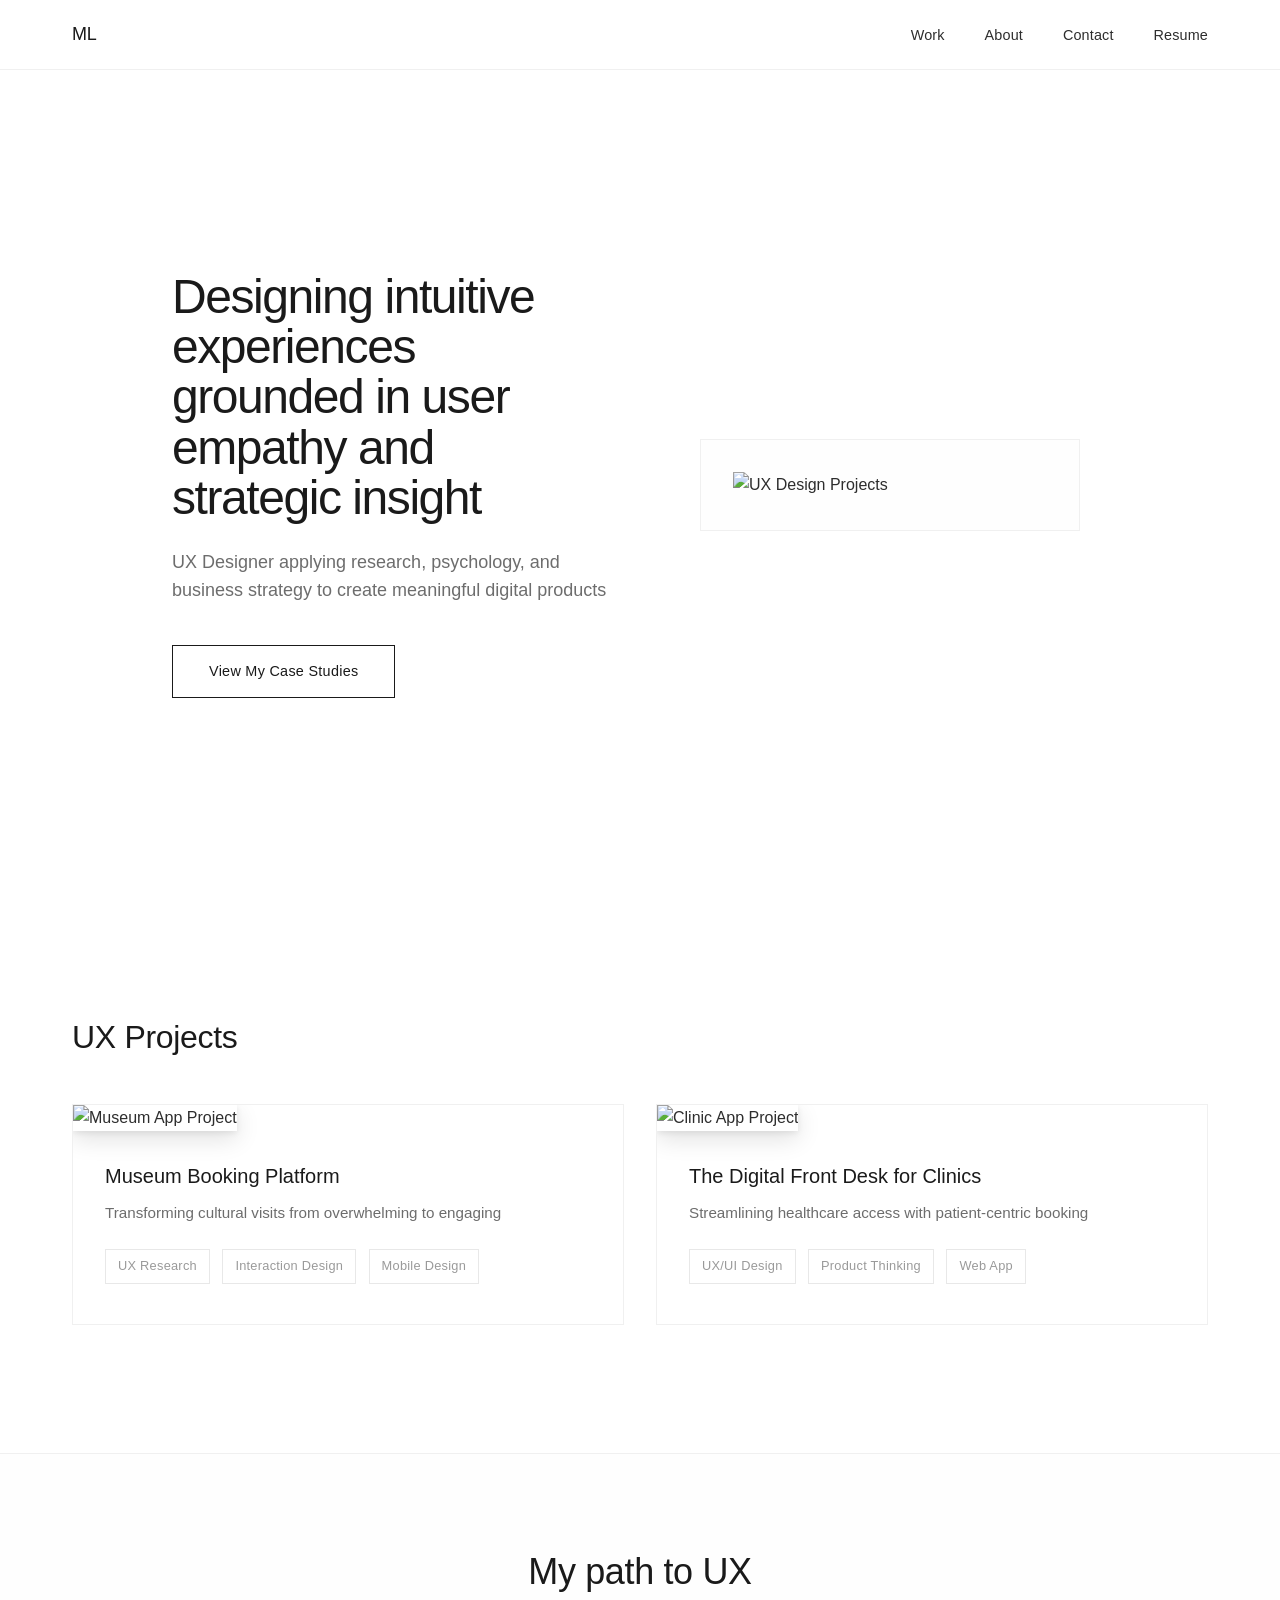
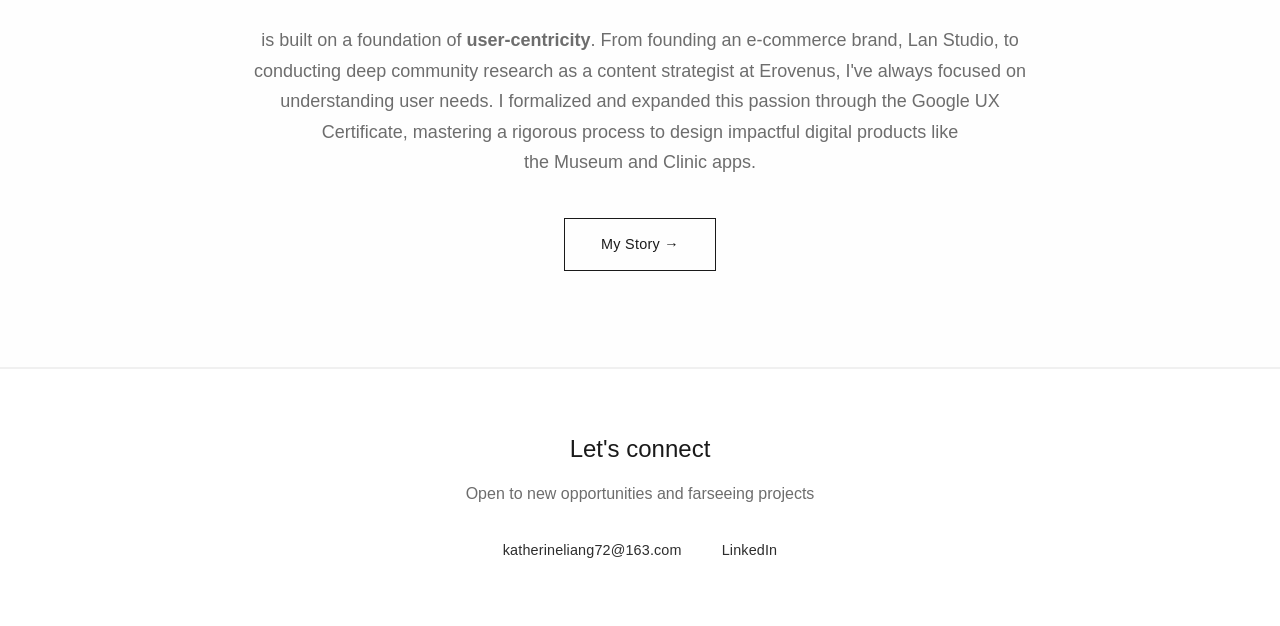
==== index.html @ 237ef7d6 "Update index.html" ====
<!DOCTYPE html>
<html lang="en">
<head>
    <meta charset="UTF-8">
    <meta name="viewport" content="width=device-width, initial-scale=1.0">
    <title>Mingxuan Liang - UX Designer</title>
    <link rel="stylesheet" href="styles.css">
</head>
<body>
    <!-- Navigation -->
    <nav class="navbar">
        <div class="nav-container">
            <div class="nav-logo">
                <a href="index.html">ML</a>
            </div>
            <ul class="nav-menu">
                <li><a href="work.html">Work</a></li>
                <li><a href="about.html">About</a></li>
                <li><a href="#contact">Contact</a></li>
                <li><a href="assets/Mingxuan Liang UX Resume.pdf" target="_blank">Resume</a></li>
            </ul>
        </div>
    </nav>

    <!-- Hero Section -->
    <section class="hero">
        <div class="hero-content">
            <h1>Designing intuitive experiences grounded in <span class="highlight">user empathy</span> and strategic insight</h1>
            <p>UX Designer applying research, psychology, and business strategy to create meaningful digital products</p>
            <a href="work.html" class="cta-button">View My Case Studies</a>
        </div>
        <div class="hero-visual">
            <!-- Placeholder for hero image - could be a device mockup -->
            <div class="device-mockup">
                <img src="assets/museum snapshot.HEIC" alt="UX Design Projects">
            </div>
        </div>
    </section>

    <!-- Featured Projects -->
    <section class="featured-projects">
        <h2>UX Projects</h2>
        <div class="projects-grid">
            <div class="project-card" onclick="location.href='case-study-museum.html'">
                <div class="project-image">
                    <img src="assets/Museum Case study slide deck.png" alt="Museum App Project">
                </div>
                <div class="project-info">
                    <h3>Museum Booking Platform</h3>
                    <p>Transforming cultural visits from overwhelming to engaging</p>
                    <span class="project-tag">UX Research</span>
                    <span class="project-tag">Interaction Design</span>
                    <span class="project-tag">Mobile Design</span>
                </div>
            </div>
            
            <div class="project-card" onclick="location.href='case-study-clinic.html'">
                <div class="project-image">
                    <img src="assets/ClinicFlow Case study slide deck.png" alt="Clinic App Project">
                </div>
                <div class="project-info">
                    <h3>The Digital Front Desk for Clinics</h3>
                    <p>Streamlining healthcare access with patient-centric booking</p>
                    <span class="project-tag">UX/UI Design</span>
                    <span class="project-tag">Product Thinking</span>
                    <span class="project-tag">Web App</span>
                </div>
            </div>
        </div>
    </section>

    <!-- Quick Intro -->
    <section class="quick-intro">
        <div class="intro-content">
            <h2>My path to UX</h2>
            <p>is built on a foundation of <strong>user-centricity</strong>. From founding an e-commerce brand, Lan Studio, to conducting deep community research as a content strategist at Erovenus, I've always focused on understanding user needs. I formalized and expanded this passion through the Google UX Certificate, mastering a rigorous process to design impactful digital products like the Museum and Clinic apps.</p>
            <a href="about.html" class="secondary-button">My Story →</a>
        </div>
    </section>

    <!-- Footer -->
    <footer id="contact" class="footer">
        <div class="footer-content">
            <h3>Let's connect</h3>
            <p>Open to new opportunities and farseeing projects</p>
            <div class="contact-links">
                <a href="mailto:katherineliang72@163.com">katherineliang72@163.com</a>
                <a href="https://www.linkedin.com/in/katherineliang72/" target="_blank">LinkedIn</a>
            </div>
        </div>
    </footer>

    <script src="script.js"></script>
</body>
</html>
---- styles.css ----
/* Reset and Base Styles */
* {
    margin: 0;
    padding: 0;
    box-sizing: border-box;
}

:root {
    --primary-color: #1a1a1a;
    --primary-dark: #000000;
    --text-dark: #2d2d2d;
    --text-light: #6d6d6d;
    --text-lighter: #9a9a9a;
    --background: #ffffff;
    --background-light: #fefefe;
    --border: #f0f0f0;
    --border-thin: #e8e8e8;
    --shadow: 0 1px 3px rgba(0, 0, 0, 0.02);
}

/* Clean Typography System */
body {
    font-family: 'Inter', -apple-system, BlinkMacSystemFont, 'Segoe UI', Roboto, sans-serif;
    line-height: 1.6;
    color: var(--text-dark);
    background: var(--background);
    font-weight: 400;
    font-size: 16px;
    -webkit-font-smoothing: antialiased;
    -moz-osx-font-smoothing: grayscale;
}

/* Typography Hierarchy */
h1 {
    font-size: 2.5rem;
    font-weight: 450;
    line-height: 1.1;
    letter-spacing: -0.02em;
    margin-bottom: 1.5rem;
    color: var(--primary-color);
}

h2 {
    font-size: 2rem;
    font-weight: 450;
    line-height: 1.2;
    letter-spacing: -0.01em;
    margin-bottom: 2rem;
    color: var(--primary-color);
}

h3 {
    font-size: 1.375rem;
    font-weight: 500;
    line-height: 1.3;
    margin-bottom: 1rem;
    color: var(--primary-color);
}

h4 {
    font-size: 1.125rem;
    font-weight: 500;
    line-height: 1.4;
    margin-bottom: 0.75rem;
    color: var(--primary-color);
}

p {
    font-size: 1rem;
    line-height: 1.7;
    margin-bottom: 1.5rem;
    color: var(--text-dark);
    font-weight: 400;
}

/* Minimalist Navigation */
.navbar {
    position: fixed;
    top: 0;
    width: 100%;
    background: rgba(255, 255, 255, 0.98);
    backdrop-filter: blur(10px);
    z-index: 1000;
    padding: 1.25rem 0;
    border-bottom: 0.5px solid var(--border);
}

.nav-container {
    max-width: 1200px;
    margin: 0 auto;
    padding: 0 2rem;
    display: flex;
    justify-content: space-between;
    align-items: center;
}

.nav-logo a {
    font-size: 1.125rem;
    font-weight: 500;
    color: var(--primary-color);
    text-decoration: none;
    letter-spacing: -0.01em;
}

.nav-menu {
    display: flex;
    list-style: none;
    gap: 2.5rem;
}

.nav-menu a {
    text-decoration: none;
    color: var(--text-dark);
    font-weight: 400;
    font-size: 0.9rem;
    letter-spacing: 0.01em;
    transition: color 0.2s ease;
    position: relative;
}

.nav-menu a:hover {
    color: var(--primary-color);
}

.nav-menu a.active {
    color: var(--primary-color);
}

.nav-menu a.active::after {
    content: '';
    position: absolute;
    bottom: -8px;
    left: 0;
    width: 100%;
    height: 1px;
    background: var(--primary-color);
}

/* Clean Hero Section */
.hero {
    min-height: 90vh;
    display: flex;
    align-items: center;
    max-width: 1000px;
    margin: 0 auto;
    padding: 0 2rem;
    gap: 4rem;
    margin-top: 80px;
}

.hero-content {
    flex: 1;
}

.hero-content h1 {
    font-size: 3rem;
    font-weight: 450;
    line-height: 1.05;
    letter-spacing: -0.03em;
    margin-bottom: 1.5rem;
}

.hero-content p {
    font-size: 1.125rem;
    color: var(--text-light);
    margin-bottom: 2.5rem;
    line-height: 1.6;
    font-weight: 400;
}

.cta-button {
    display: inline-block;
    background: transparent;
    color: var(--primary-color);
    padding: 0.875rem 2.25rem;
    border: 1px solid var(--primary-color);
    text-decoration: none;
    font-weight: 400;
    font-size: 0.9rem;
    letter-spacing: 0.02em;
    transition: all 0.3s ease;
    position: relative;
}

.cta-button:hover {
    background: var(--primary-color);
    color: white;
}

.hero-visual {
    flex: 1;
    display: flex;
    justify-content: center;
    align-items: center;
}

.device-mockup {
    width: 100%;
    max-width: 380px;
    background: var(--background-light);
    padding: 2rem;
    border: 0.5px solid var(--border);
}

/* Minimalist Featured Projects */
.featured-projects {
    max-width: 1200px;
    margin: 8rem auto;
    padding: 0 2rem;
}

.featured-projects h2 {
    text-align: left;
    margin-bottom: 3rem;
    font-weight: 450;
}

.projects-grid {
    display: grid;
    grid-template-columns: repeat(auto-fit, minmax(360px, 1fr));
    gap: 2rem;
}

.project-card {
    background: var(--background);
    border: 0.5px solid var(--border);
    overflow: hidden;
    transition: all 0.3s ease;
    cursor: pointer;
    position: relative;
}

.project-card:hover {
    border-color: var(--primary-color);
    transform: translateY(-2px);
}

/* KEEP THIS - For horizontal banner images */
.project-image img {
    width: 100%;
    height: 100%;
    object-fit: contain; /* Changed from 'cover' to 'contain' */
    object-position: center;
    box-shadow: 0 8px 24px rgba(0, 0, 0, 0.12), 
                0 2px 6px rgba(0, 0, 0, 0.08);
    transition: transform 0.3s ease, box-shadow 0.3s ease;
}

.project-image img:hover {
    transform: translateY(-2px);
    box-shadow: 0 12px 32px rgba(0, 0, 0, 0.15), 
                0 4px 8px rgba(0, 0, 0, 0.1);
}

/* Make project container wider than text content */
.project-container {
    max-width: 1400px; /* Instead of typical 1200px */
    margin: 0 auto;
    padding: 0 2rem;
}

/* FIXED: Improved project images row (icon + accessibility) */
.project-images-row {
    display: grid;
    grid-template-columns: auto 1fr;
    gap: 3rem;
    margin: 3rem 0;
    align-items: start;
    width: 100%;
}

/* Vertical icon container */
.project-images-row .project-image-vertical {
    max-width: 250px; /* Slightly larger for better balance */
    margin: 0;
    text-align: center;
    flex-shrink: 0; /* Prevent shrinking */
}

.project-images-row .project-image-vertical img {
    width: 100%;
    height: auto;
    max-height: 350px;
    object-fit: contain;
    border-radius: 16px;
    box-shadow: 0 12px 36px rgba(0, 0, 0, 0.15);
}

/* Horizontal accessibility image container */
.project-images-row .project-image {
    height: 350px; /* Match the icon height */
    margin: 0;
    display: flex;
    align-items: center;
    justify-content: center;
    background: var(--background-light);
    border-radius: 16px;
    border: 1px solid var(--border);
}

.project-images-row .project-image img {
    width: auto;
    height: 90%; /* Slightly smaller to account for padding */
    max-width: 90%;
    object-fit: contain;
    border-radius: 12px;
    box-shadow: 0 8px 24px rgba(0, 0, 0, 0.12);
}

/* Clean horizontal images without containers */
.project-images-horizontal {
    display: grid;
    grid-template-columns: 1fr 1fr;
    gap: 2rem;
    margin: 3rem 0;
    align-items: start;
}

.project-images-horizontal img {
    width: 100%;
    height: auto;
    border-radius: 8px;
    transition: transform 0.3s ease;
}

.project-images-horizontal img:hover {
    transform: translateY(-2px);
}

/* Single horizontal image */
.project-image-single {
    margin: 3rem 0;
}

.project-image-single img {
    width: 100%;
    height: auto;
    border-radius: 8px;
}

.project-images-two-horizontal .project-image img {
    width: 100%;
    height: 100%;
    object-fit: contain; /* Show full image without cropping */
    border-radius: 12px;
    box-shadow: 0 8px 24px rgba(0, 0, 0, 0.12);
    transition: all 0.3s ease;
}

/* Optional: Add captions below each image */
.project-images-two-horizontal .image-with-caption {
    display: flex;
    flex-direction: column;
    gap: 1rem;
}

.project-images-two-horizontal .image-caption {
    text-align: center;
    font-size: 0.9rem;
    color: var(--text-light);
    font-style: italic;
    margin: 0;
    padding: 0 1rem;
}

/* Hover effects for two-image layout */
.project-images-two-horizontal .project-image img:hover {
    transform: translateY(-4px) scale(1.02);
    box-shadow: 0 16px 40px rgba(0, 0, 0, 0.18),
                0 6px 16px rgba(0, 0, 0, 0.12);
}

/* Optional: Alternative layout with different proportions */
.project-images-two-horizontal--unequal {
    grid-template-columns: 1fr 1.5fr; /* Second image is 1.5x wider */
}

.project-images-two-horizontal--unequal-reverse {
    grid-template-columns: 1.5fr 1fr; /* First image is 1.5x wider */
}

/* Base vertical mockup styles */
.project-image-vertical {
    max-width: 400px;
    margin: 2rem auto;
    text-align: center;
}

/* Vertical mockup images */
.project-image-vertical img {
    width: 50%;
    height: auto;
    object-fit: contain;
    border-radius: 24px;
    box-shadow: 0 20px 60px rgba(0, 0, 0, 0.2),
                0 8px 24px rgba(0, 0, 0, 0.15);
    border: 1px solid var(--border);
    transition: all 0.4s cubic-bezier(0.25, 0.46, 0.45, 0.94);
}

/* FIXED: Proper 3-column grid for vertical mockups */
.vertical-mockups-grid {
    display: grid;
    grid-template-columns: repeat(3, 1fr);
    gap: 2rem;
    margin: 3rem 0;
    width: 100%;
    align-items: start; /* Align items at the top */
}

.vertical-mockups-grid .project-image-vertical {
    margin: 0;
    width: 100%;
    height: auto; /* Change from fixed height to auto */
    display: flex;
    flex-direction: column;
    align-items: center;
    justify-content: flex-start;
    padding: 1rem;
}

.vertical-mockups-grid .project-image-vertical img {
    width: 100%; /* Change from 50% to 100% for grid layout */
    height: auto;
    max-width: 100%;
    object-fit: contain;
    border-radius: 16px; /* Slightly smaller radius for grid */
    box-shadow: 0 12px 36px rgba(0, 0, 0, 0.15),
                0 4px 12px rgba(0, 0, 0, 0.1);
    border: 1px solid var(--border);
}

/* Different height classes for various mockup lengths */
.project-image-vertical--standard img {
    max-height: 500px; /* Reduced for grid layout */
}

.project-image-vertical--long img {
    max-height: 650px; /* Reduced for grid layout */
}

.project-image-vertical--xlong img {
    max-height: 800px; /* Reduced for grid layout */
}

/* Hover effects with scale to emphasize detail */
.project-image-vertical img:hover,
.project-images-row .project-image-vertical img:hover,
.project-images-row .project-image img:hover {
    transform: translateY(-4px) scale(1.02);
    box-shadow: 0 20px 50px rgba(0, 0, 0, 0.25),
                0 8px 20px rgba(0, 0, 0, 0.15);
}

/* Container for scrollable long mockups with fade effect */
.project-image-scrollable {
    max-width: 400px;
    margin: 2rem auto;
    border-radius: 24px;
    position: relative;
    overflow: hidden;
    box-shadow: 0 20px 60px rgba(0, 0, 0, 0.2);
}

.project-image-scrollable::after {
    content: '';
    position: absolute;
    bottom: 0;
    left: 0;
    right: 0;
    height: 60px;
    background: linear-gradient(transparent, rgba(255,255,255,0.9));
    pointer-events: none;
}

.project-image-scrollable img {
    width: 100%;
    height: auto;
    display: block;
    border-radius: 24px;
}

/* FIXED: Improved responsive behavior */
@media (max-width: 1024px) {
    .vertical-mockups-grid {
        grid-template-columns: repeat(2, 1fr); /* 2 columns on tablet */
        gap: 1.5rem;
    }
}

@media (max-width: 968px) {
    .project-images-row {
        grid-template-columns: 1fr;
        gap: 2rem;
        text-align: center;
    }
    
    .project-images-row .project-image-vertical {
        max-width: 200px;
        margin: 0 auto;
    }
    
    .project-images-row .project-image {
        height: 300px;
        order: -1; /* Put the main image first on mobile */
    }
    
    .project-images-two-horizontal {
        grid-template-columns: 1fr; /* Stack on tablet/mobile */
        gap: 1.5rem;
    }
    
    .project-images-two-horizontal .project-image {
        height: 350px; /* Slightly smaller on tablet */
    }
}

@media (max-width: 768px) {
    .vertical-mockups-grid {
        grid-template-columns: 1fr; /* 1 column on mobile */
        gap: 1rem;
    }
    
    .vertical-mockups-grid .project-image-vertical {
        padding: 0.5rem;
    }
    
    .project-image-vertical {
        max-width: 280px;
    }
    
    .project-image-vertical--standard img {
        max-height: 1000px;
    }
    
    .project-image-vertical--long img {
        max-height: 1400px;
    }
}

@media (max-width: 480px) {
    .project-images-row {
        gap: 1.5rem;
    }
    
    .project-images-row .project-image-vertical {
        max-width: 150px;
    }
    
    .project-images-row .project-image {
        height: 250px;
    }
    
    .project-images-two-horizontal .project-image {
        height: 300px; /* Smaller on mobile */
    }
    
    .project-images-two-horizontal {
        gap: 1rem;
    }
}

/* Keep your existing project-info */
.project-info {
    padding: 2rem;
}

/* Optional: For high-DPI displays (can apply to both) */
@media (-webkit-min-device-pixel-ratio: 2), (min-resolution: 192dpi) {
    .project-image img,
    .project-image-vertical img,
    .vertical-mockups-grid .project-image-vertical img {
        image-rendering: -webkit-optimize-contrast;
        image-rendering: crisp-edges;
    }
}

.project-info {
    padding: 2rem;
}

.project-info h3 {
    font-size: 1.25rem;
    margin-bottom: 0.75rem;
    font-weight: 500;
}

.project-info p {
    color: var(--text-light);
    margin-bottom: 1.5rem;
    font-size: 0.95rem;
    line-height: 1.6;
}

.project-tag {
    display: inline-block;
    background: transparent;
    color: var(--text-lighter);
    padding: 0.375rem 0.75rem;
    border: 0.5px solid var(--border-thin);
    font-size: 0.8rem;
    margin-right: 0.5rem;
    margin-bottom: 0.5rem;
    font-weight: 400;
    letter-spacing: 0.02em;
}

/* Clean Intro Section */
.quick-intro {
    background: var(--background-light);
    padding: 6rem 2rem;
    border-top: 0.5px solid var(--border);
    border-bottom: 0.5px solid var(--border);
}

.intro-content {
    max-width: 800px;
    margin: 0 auto;
    text-align: center;
}

.intro-content h2 {
    font-size: 2.25rem;
    margin-bottom: 2rem;
    font-weight: 450;
}

.intro-content p {
    font-size: 1.125rem;
    color: var(--text-light);
    margin-bottom: 2.5rem;
    line-height: 1.7;
}

.secondary-button {
    display: inline-block;
    background: transparent;
    color: var(--primary-color);
    padding: 0.875rem 2.25rem;
    border: 1px solid var(--primary-color);
    text-decoration: none;
    font-weight: 400;
    font-size: 0.9rem;
    letter-spacing: 0.02em;
    transition: all 0.3s ease;
}

.secondary-button:hover {
    background: var(--primary-color);
    color: white;
}

/* Minimalist Footer */
.footer {
    background: var(--background);
    padding: 4rem 2rem;
    text-align: center;
    border-top: 0.5px solid var(--border);
}

.footer-content h3 {
    font-size: 1.5rem;
    font-weight: 450;
    margin-bottom: 1rem;
    color: var(--primary-color);
}

.footer-content p {
    color: var(--text-light);
    margin-bottom: 2rem;
    font-size: 1rem;
}

.contact-links {
    display: flex;
    justify-content: center;
    gap: 2.5rem;
    flex-wrap: wrap;
}

.contact-links a {
    color: var(--text-dark);
    text-decoration: none;
    font-size: 0.9rem;
    font-weight: 400;
    letter-spacing: 0.01em;
    transition: color 0.2s ease;
    position: relative;
}

.contact-links a:hover {
    color: var(--primary-color);
}

.contact-links a::after {
    content: '';
    position: absolute;
    bottom: -2px;
    left: 0;
    width: 0;
    height: 0.5px;
    background: var(--primary-color);
    transition: width 0.3s ease;
}

.contact-links a:hover::after {
    width: 100%;
}

/* Case Study Pages */
.case-study-hero {
    background: var(--background);
    padding: 8rem 2rem 4rem;
    text-align: center;
    border-bottom: 0.5px solid var(--border);
}

.case-study-hero h1 {
    font-size: 2.75rem;
    font-weight: 450;
    margin-bottom: 1rem;
    color: var(--primary-color);
}

.case-study-hero p {
    font-size: 1.25rem;
    color: var(--text-light);
    max-width: 600px;
    margin: 0 auto;
}

.case-study-content {
    max-width: 900px;
    margin: 0 auto;
    padding: 4rem 2rem;
}

.content-section {
    margin-bottom: 5rem;
}

.content-section h2 {
    font-size: 2rem;
    font-weight: 450;
    margin-bottom: 2.5rem;
    padding-bottom: 1rem;
    border-bottom: 0.5px solid var(--border);
}

.content-section h3 {
    font-size: 1.375rem;
    font-weight: 500;
    margin-bottom: 1.5rem;
    margin-top: 2.5rem;
}

/* Persona Grid */
.persona-grid {
    display: grid;
    grid-template-columns: repeat(auto-fit, minmax(280px, 1fr));
    gap: 2rem;
    margin: 2rem 0;
}

.persona-card {
    background: var(--background-light);
    padding: 2rem;
    border: 0.5px solid var(--border);
    transition: border-color 0.3s ease;
}

.persona-card:hover {
    border-color: var(--primary-color);
}

.persona-card h4 {
    font-size: 1.125rem;
    font-weight: 500;
    margin-bottom: 1rem;
    color: var(--primary-color);
}

.persona-card em {
    display: block;
    font-style: italic;
    color: var(--text-light);
    margin-bottom: 1.5rem;
    font-size: 0.95rem;
    line-height: 1.5;
}

.persona-card ul {
    list-style: none;
}

.persona-card li {
    padding: 0.5rem 0;
    border-bottom: 0.5px solid var(--border-thin);
    font-size: 0.9rem;
    color: var(--text-light);
}

.persona-card li:last-child {
    border-bottom: none;
}

/* Process Timeline */
.process-timeline {
    display: flex;
    flex-direction: column;
    gap: 3rem;
    margin: 2rem 0;
}

.process-step {
    display: flex;
    gap: 1.5rem;
    align-items: flex-start;
}

.step-number {
    background: var(--primary-color);
    color: white;
    width: 2rem;
    height: 2rem;
    display: flex;
    align-items: center;
    justify-content: center;
    font-weight: 500;
    font-size: 0.9rem;
    flex-shrink: 0;
}

.step-content h3 {
    margin-top: 0;
    margin-bottom: 1rem;
}

.step-content p {
    color: var(--text-light);
    font-size: 0.95rem;
    line-height: 1.6;
}

/* Image Gallery */
.image-gallery {
    display: grid;
    grid-template-columns: repeat(auto-fit, minmax(300px, 1fr));
    gap: 1.5rem;
    margin: 2rem 0;
}

.gallery-item {
    background: var(--background-light);
    padding: 1.5rem;
    border: 0.5px solid var(--border);
    text-align: center;
    transition: border-color 0.3s ease;
}

.gallery-item:hover {
    border-color: var(--primary-color);
}

.gallery-item p {
    margin-top: 1rem;
    font-size: 0.9rem;
    color: var(--text-lighter);
    margin-bottom: 0;
}

/* Prototype Container */
.prototype-container {
    background: var(--background-light);
    padding: 3rem 2rem;
    border: 0.5px solid var(--border);
    text-align: center;
    margin: 2rem 0;
}

.prototype-container h3 {
    margin-top: 0;
}

.prototype-container p {
    color: var(--text-light);
    margin-bottom: 2rem;
}

/* Metric Cards */
.metric-card {
    background: var(--background);
    padding: 2.5rem;
    border: 0.5px solid var(--border);
    text-align: center;
    transition: border-color 0.3s ease;
}

.metric-card:hover {
    border-color: var(--primary-color);
}

.metric-number {
    font-size: 2.5rem;
    font-weight: 450;
    color: var(--primary-color);
    display: block;
    line-height: 1;
    margin-bottom: 0.5rem;
}

.metric-card p {
    color: var(--text-light);
    font-size: 0.95rem;
    margin-bottom: 0;
}

/* Project Meta Grid */
.project-meta-grid {
    display: grid;
    grid-template-columns: repeat(auto-fit, minmax(200px, 1fr));
    gap: 1.5rem;
    margin: 2rem 0;
    padding: 1.5rem 0;
    border-top: 0.5px solid var(--border);
    border-bottom: 0.5px solid var(--border);
}

.project-meta-grid div {
    text-align: center;
}

.project-meta-grid strong {
    display: block;
    font-weight: 500;
    color: var(--primary-color);
    margin-bottom: 0.5rem;
    font-size: 0.9rem;
    letter-spacing: 0.02em;
}

.project-meta-grid p {
    color: var(--text-light);
    font-size: 0.9rem;
    margin-bottom: 0;
}

/* Skill Categories */
.skill-category {
    background: var(--background-light);
    padding: 2rem;
    border: 0.5px solid var(--border);
    transition: border-color 0.3s ease;
}

.skill-category:hover {
    border-color: var(--primary-color);
}

.skill-category h3 {
    margin-top: 0;
    margin-bottom: 1.5rem;
    color: var(--primary-color);
    font-weight: 500;
}

.skill-category ul {
    list-style: none;
}

.skill-category li {
    padding: 0.75rem 0;
    border-bottom: 0.5px solid var(--border-thin);
    font-size: 0.9rem;
    color: var(--text-light);
    transition: color 0.3s ease;
}

.skill-category li:hover {
    color: var(--primary-color);
}

.skill-category li:last-child {
    border-bottom: none;
}

/* Responsive Design */
@media (max-width: 768px) {
    .hero {
        flex-direction: column;
        text-align: center;
        gap: 3rem;
        min-height: 80vh;
    }
    
    .hero-content h1 {
        font-size: 2.25rem;
    }
    
    .nav-menu {
        gap: 1.5rem;
    }
    
    .projects-grid {
        grid-template-columns: 1fr;
    }
    
    .featured-projects h2 {
        text-align: center;
    }
    
    h1 {
        font-size: 2rem;
    }
    
    h2 {
        font-size: 1.75rem;
    }
    
    .case-study-hero h1 {
        font-size: 2.25rem;
    }
    
    .process-step {
        flex-direction: column;
        gap: 1rem;
    }
    
    .contact-links {
        gap: 1.5rem;
    }
}

@media (max-width: 480px) {
    .nav-container {
        padding: 0 1.5rem;
    }
    
    .hero, .case-study-content, .featured-projects {
        padding: 0 1.5rem;
    }
    
    .hero-content h1 {
        font-size: 2rem;
    }
    
    .project-info, .persona-card, .skill-category {
        padding: 1.5rem;
    }
}

/* Utility Classes */
.text-center { text-align: center; }
.text-left { text-align: left; }
.text-right { text-align: right; }
.mb-0 { margin-bottom: 0; }
.mt-0 { margin-top: 0; }
.opacity-75 { opacity: 0.75; }
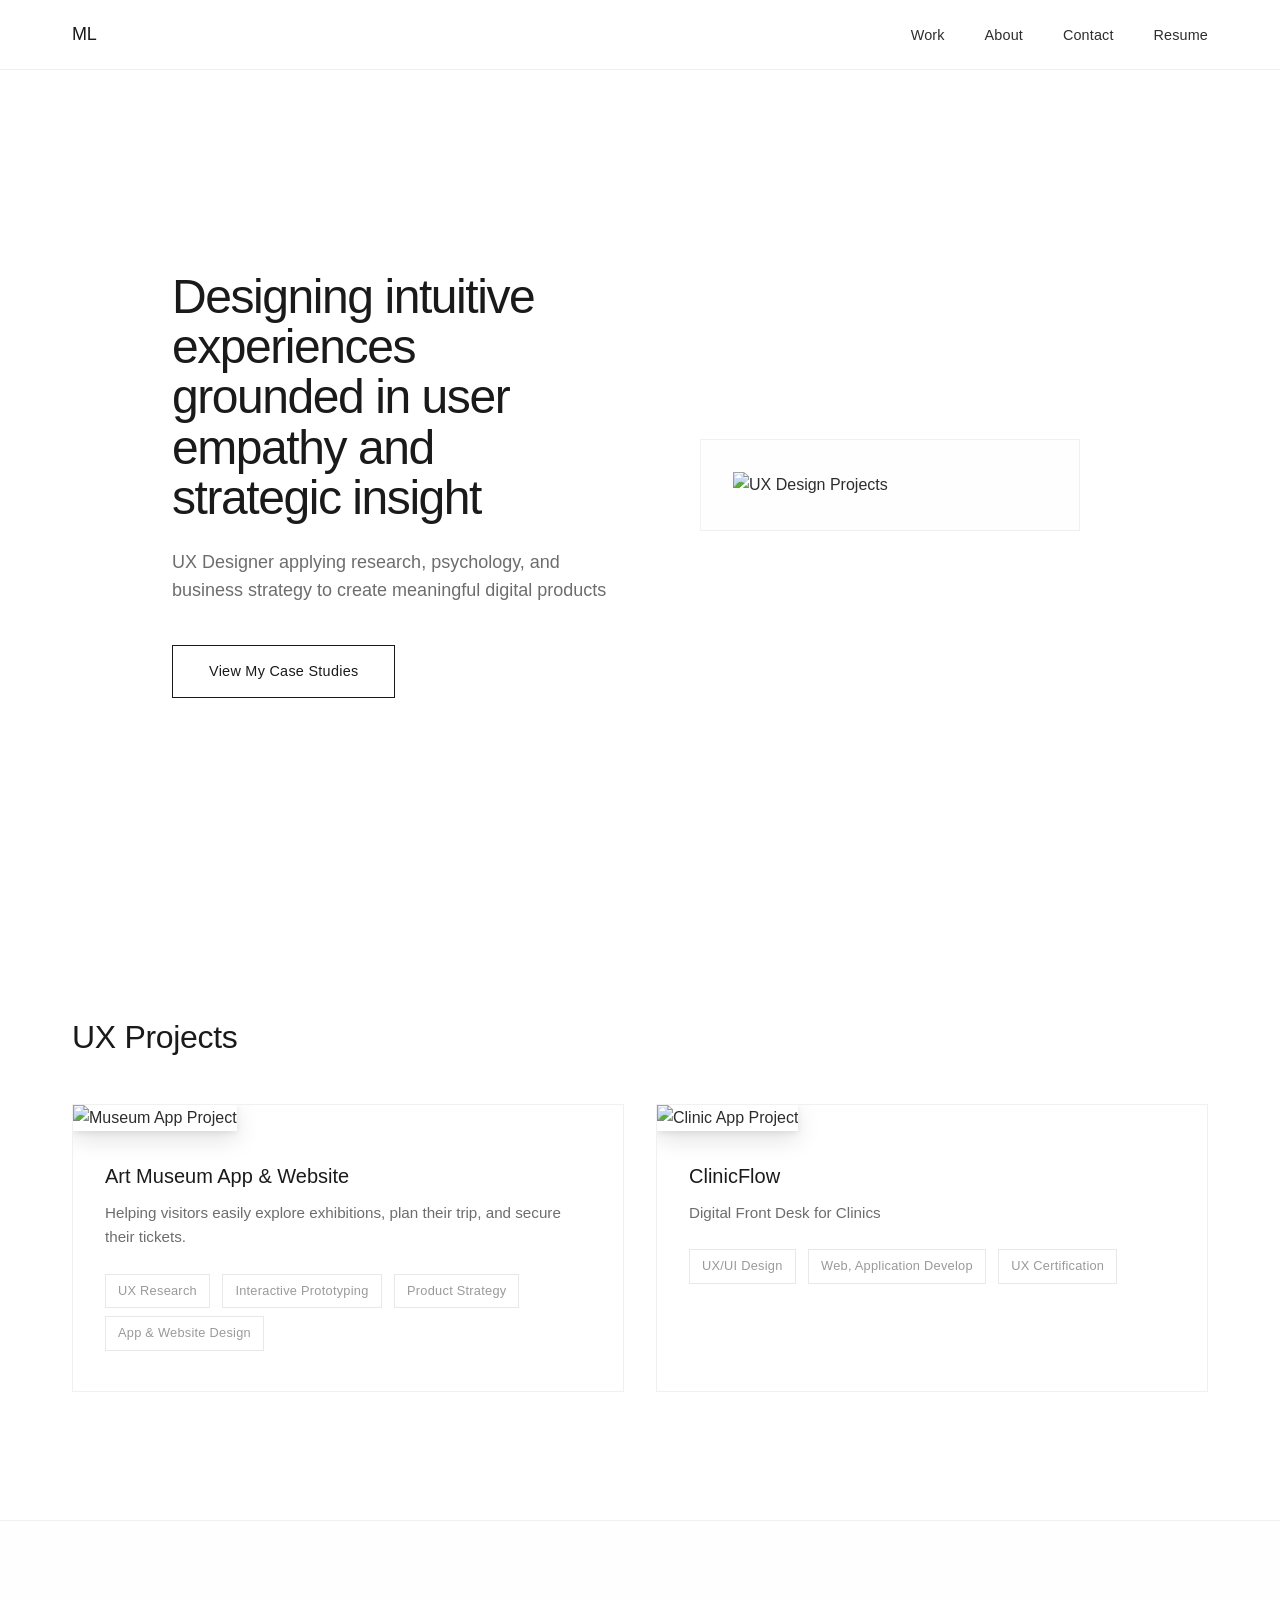
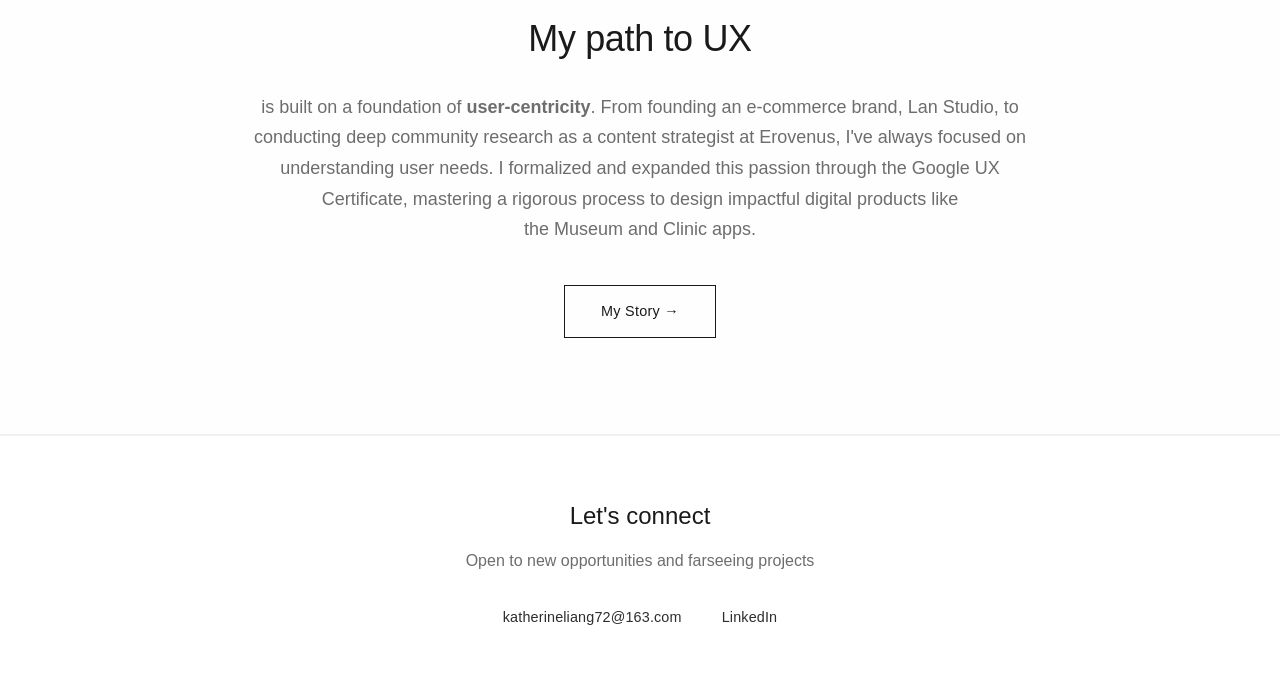
==== commit 9760e6c1: "Update index.html" ====
--- a/index.html
+++ b/index.html
@@ -46,11 +46,12 @@
                     <img src="assets/Museum Case study slide deck.png" alt="Museum App Project">
                 </div>
                 <div class="project-info">
-                    <h3>Museum Booking Platform</h3>
-                    <p>Transforming cultural visits from overwhelming to engaging</p>
+                    <h3>Art Museum App & Website</h3>
+                    <p>Helping visitors easily explore exhibitions, plan their trip, and secure their tickets.</p>
                     <span class="project-tag">UX Research</span>
-                    <span class="project-tag">Interaction Design</span>
-                    <span class="project-tag">Mobile Design</span>
+                    <span class="project-tag">Interactive Prototyping</span>
+                    <span class="project-tag">Product Strategy</span>
+                    <span class="project-tag">App & Website Design</span>
                 </div>
             </div>
             
@@ -59,11 +60,11 @@
                     <img src="assets/ClinicFlow Case study slide deck.png" alt="Clinic App Project">
                 </div>
                 <div class="project-info">
-                    <h3>The Digital Front Desk for Clinics</h3>
-                    <p>Streamlining healthcare access with patient-centric booking</p>
+                    <h3>ClinicFlow</h3>
+                    <p>Digital Front Desk for Clinics</p>
                     <span class="project-tag">UX/UI Design</span>
-                    <span class="project-tag">Product Thinking</span>
-                    <span class="project-tag">Web App</span>
+                    <span class="project-tag">Web, Application Develop</span>
+                    <span class="project-tag">UX Certification</span>
                 </div>
             </div>
         </div>
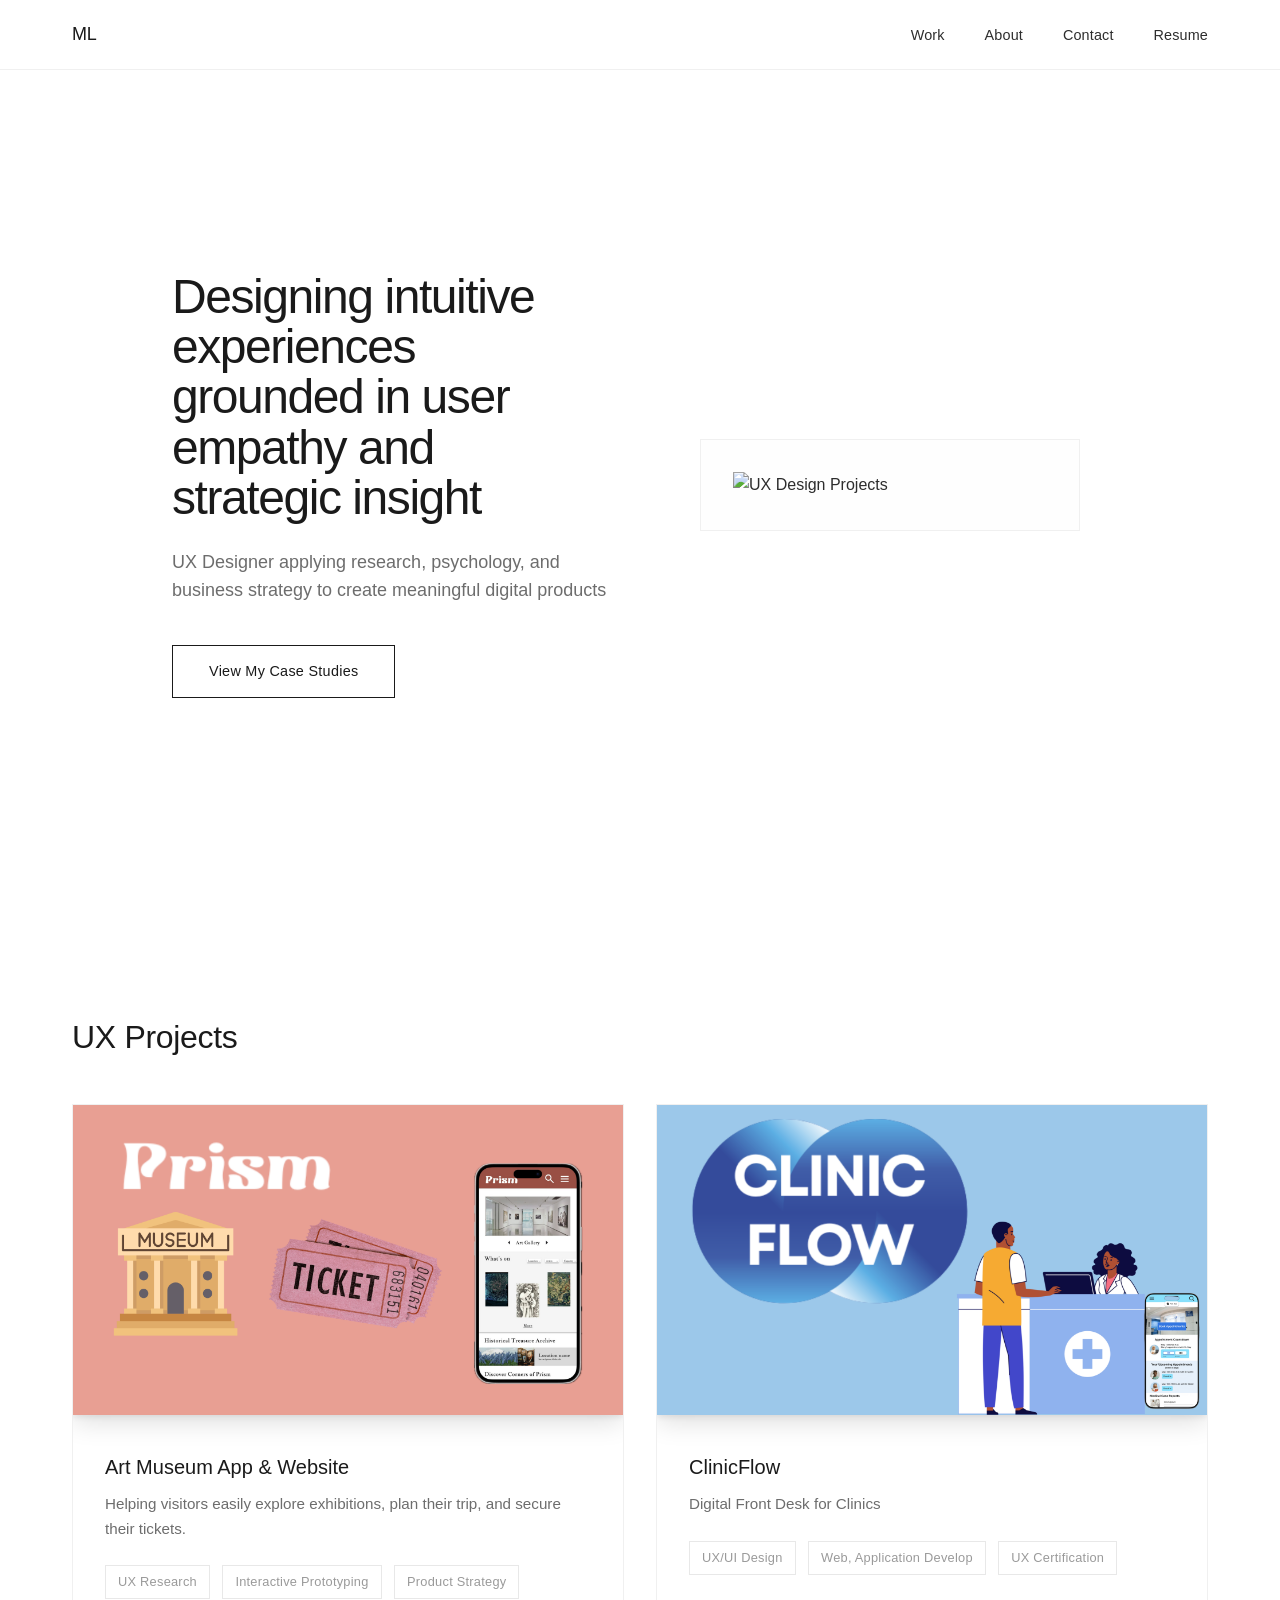
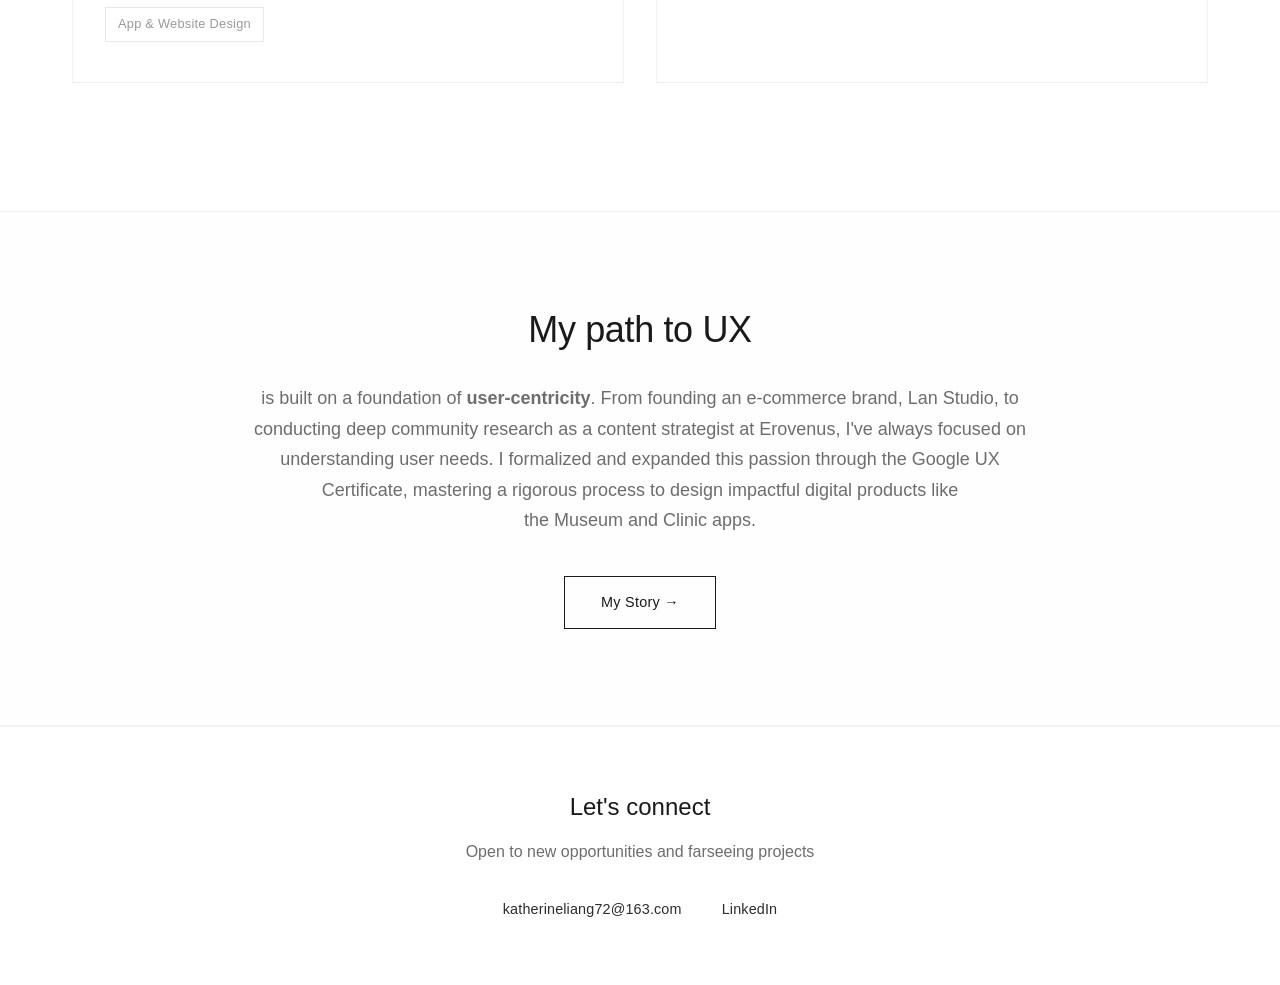
==== commit e094dca8: "Update index.html" ====
--- a/index.html
+++ b/index.html
@@ -43,7 +43,7 @@
         <div class="projects-grid">
             <div class="project-card" onclick="location.href='case-study-museum.html'">
                 <div class="project-image">
-                    <img src="assets/Museum Case study slide deck.png" alt="Museum App Project">
+                    <img src="assets/banner-museum.png" alt="Museum App Project">
                 </div>
                 <div class="project-info">
                     <h3>Art Museum App & Website</h3>
@@ -57,7 +57,7 @@
             
             <div class="project-card" onclick="location.href='case-study-clinic.html'">
                 <div class="project-image">
-                    <img src="assets/ClinicFlow Case study slide deck.png" alt="Clinic App Project">
+                    <img src="assets/banner-clinicflow.png" alt="Clinic App Project">
                 </div>
                 <div class="project-info">
                     <h3>ClinicFlow</h3>
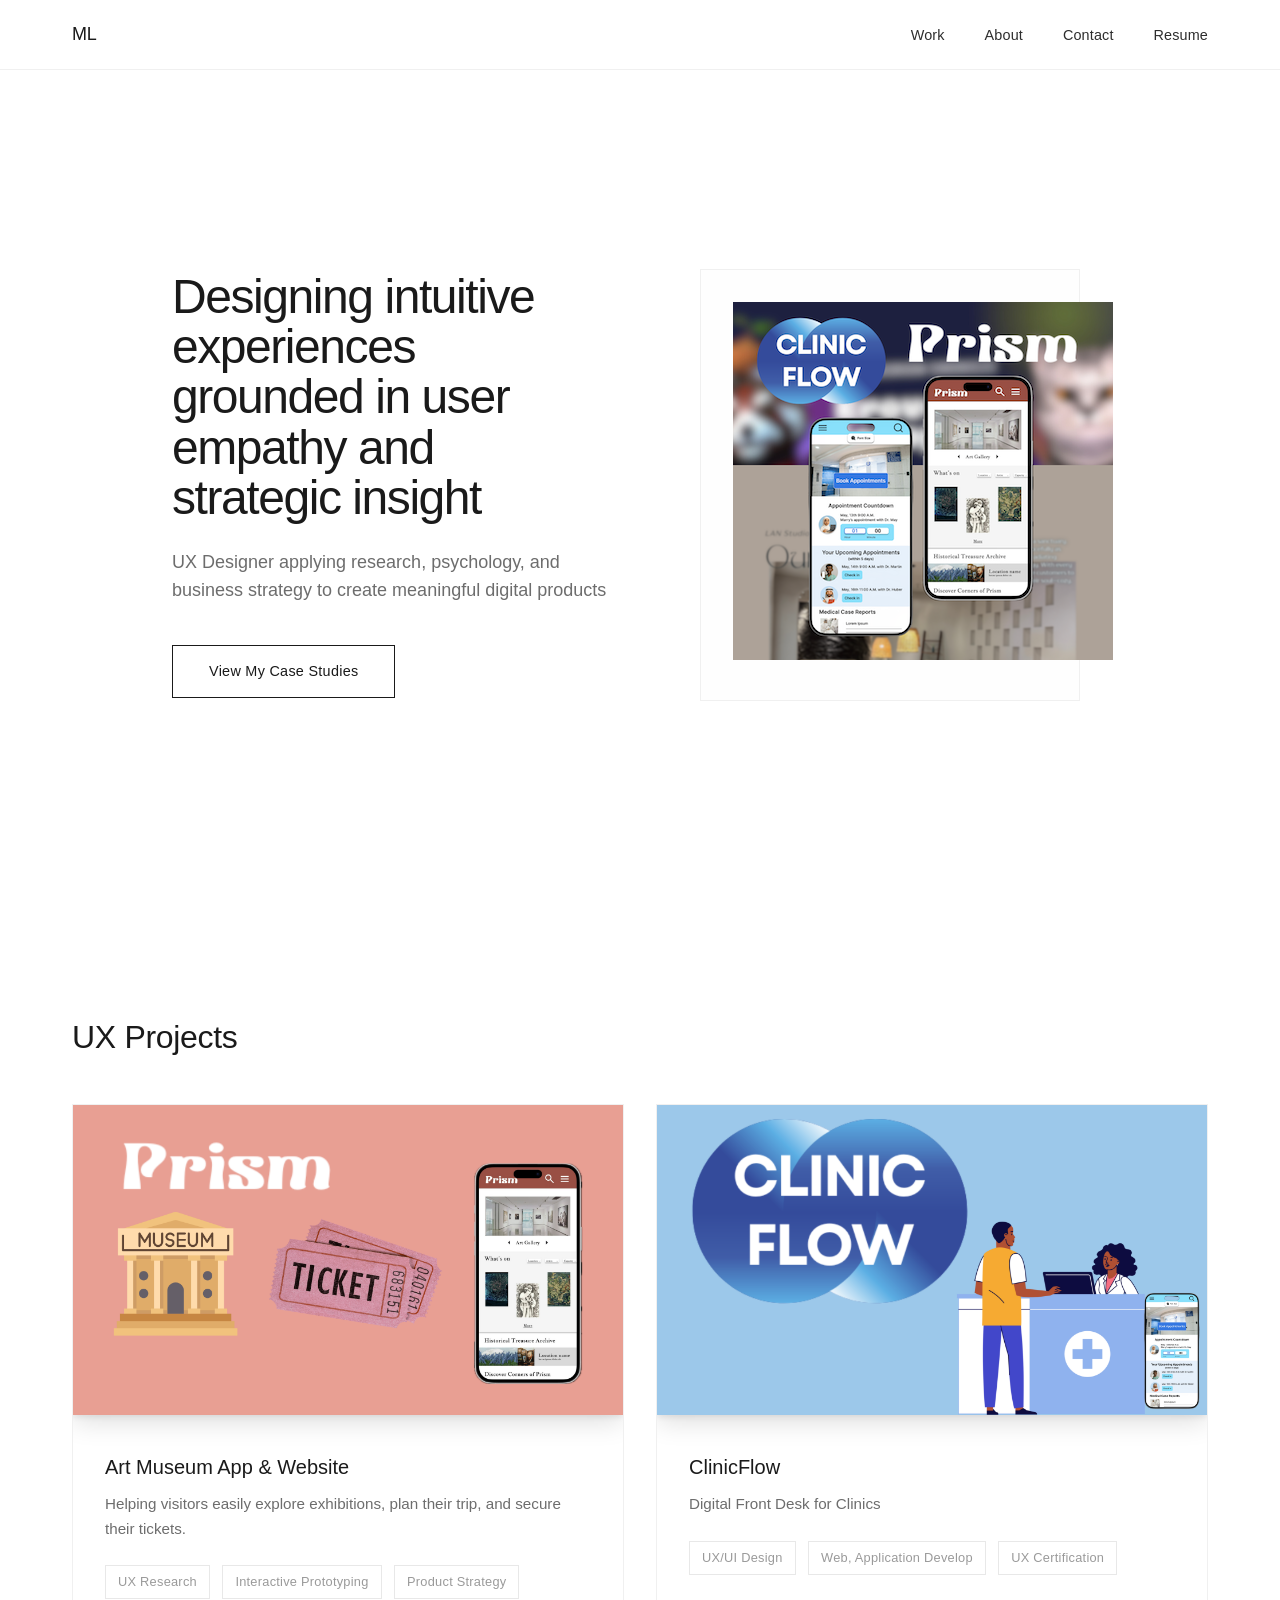
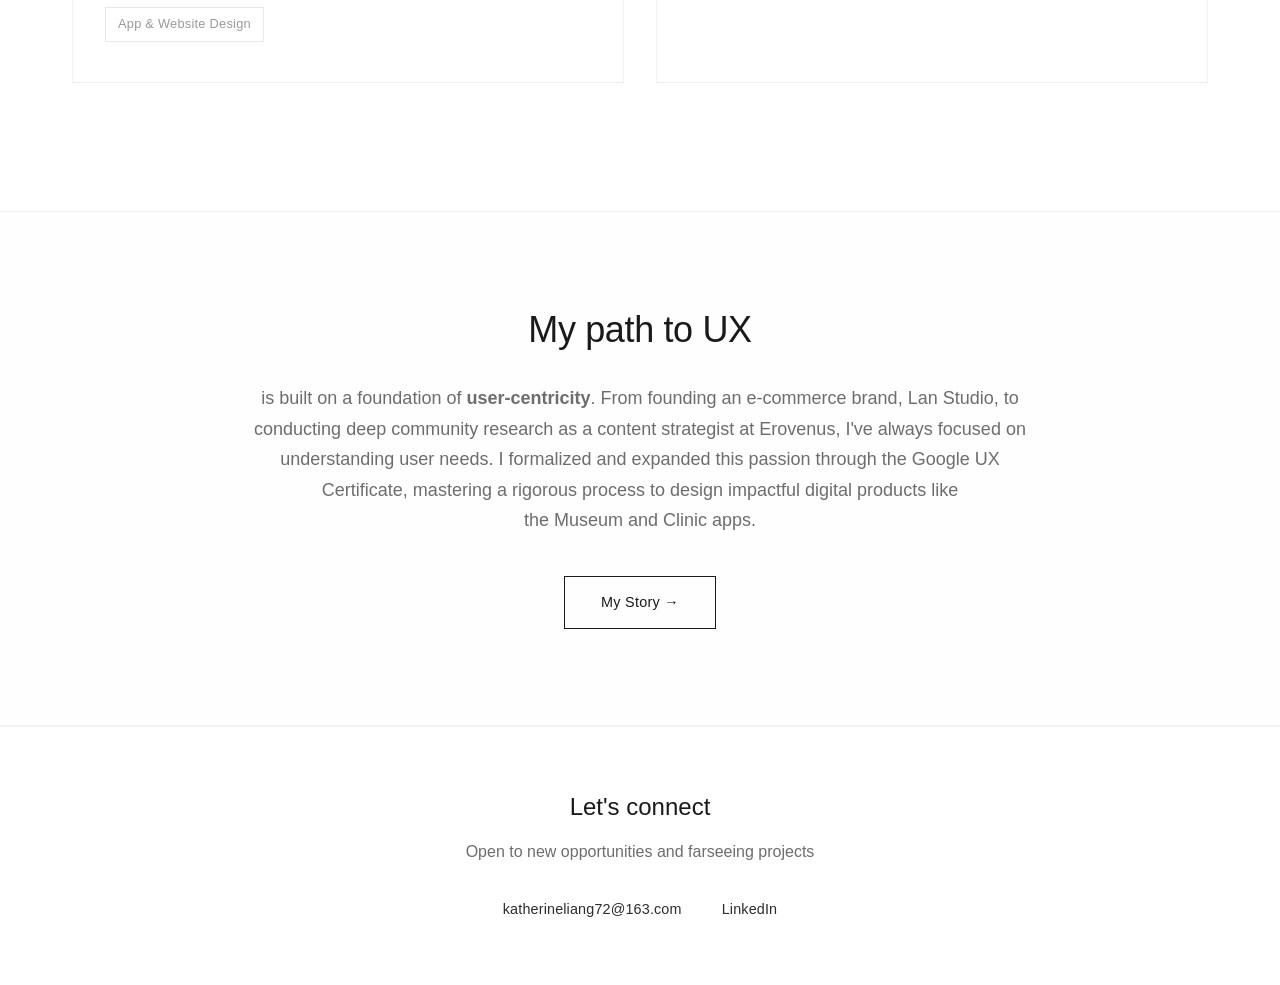
==== commit d691fb84: "Update index.html" ====
--- a/index.html
+++ b/index.html
@@ -32,7 +32,7 @@
         <div class="hero-visual">
             <!-- Placeholder for hero image - could be a device mockup -->
             <div class="device-mockup">
-                <img src="assets/museum snapshot.HEIC" alt="UX Design Projects">
+                <img src="assets/banner image.png" alt="UX Design Projects">
             </div>
         </div>
     </section>
